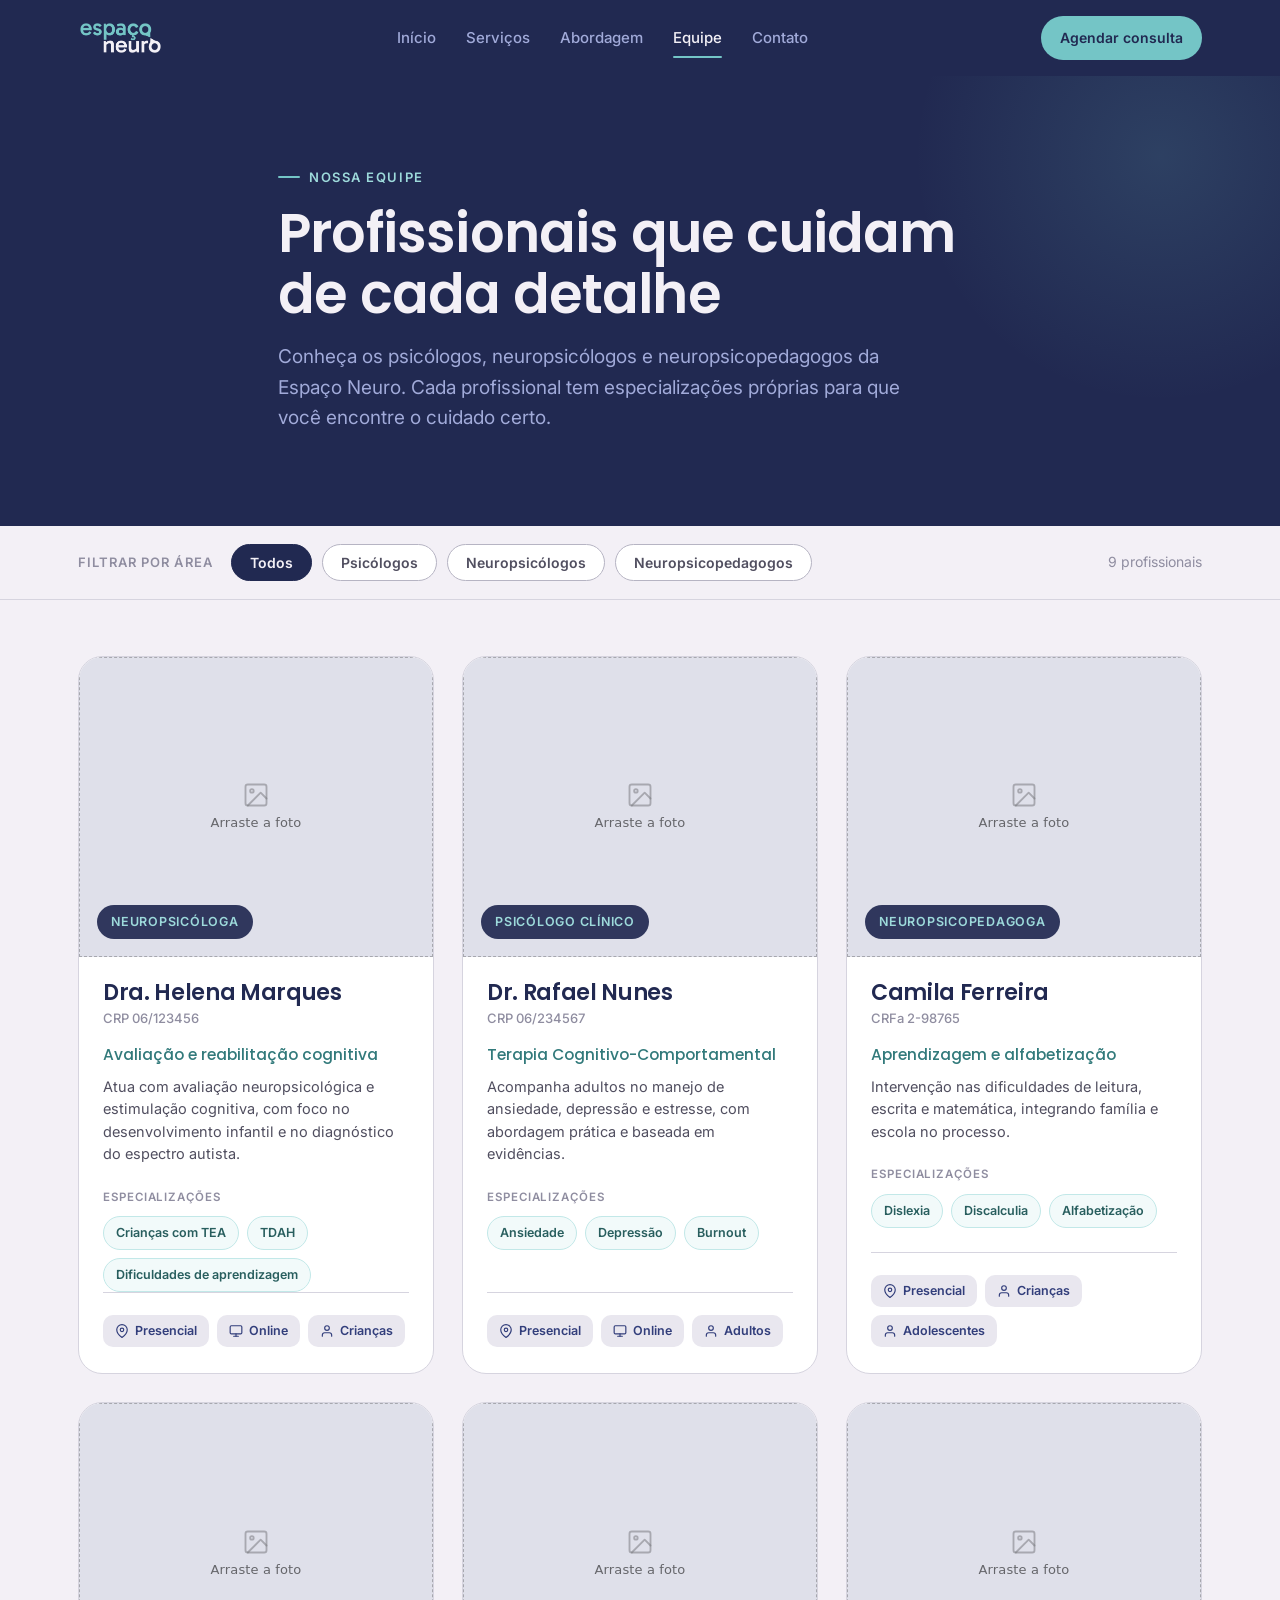
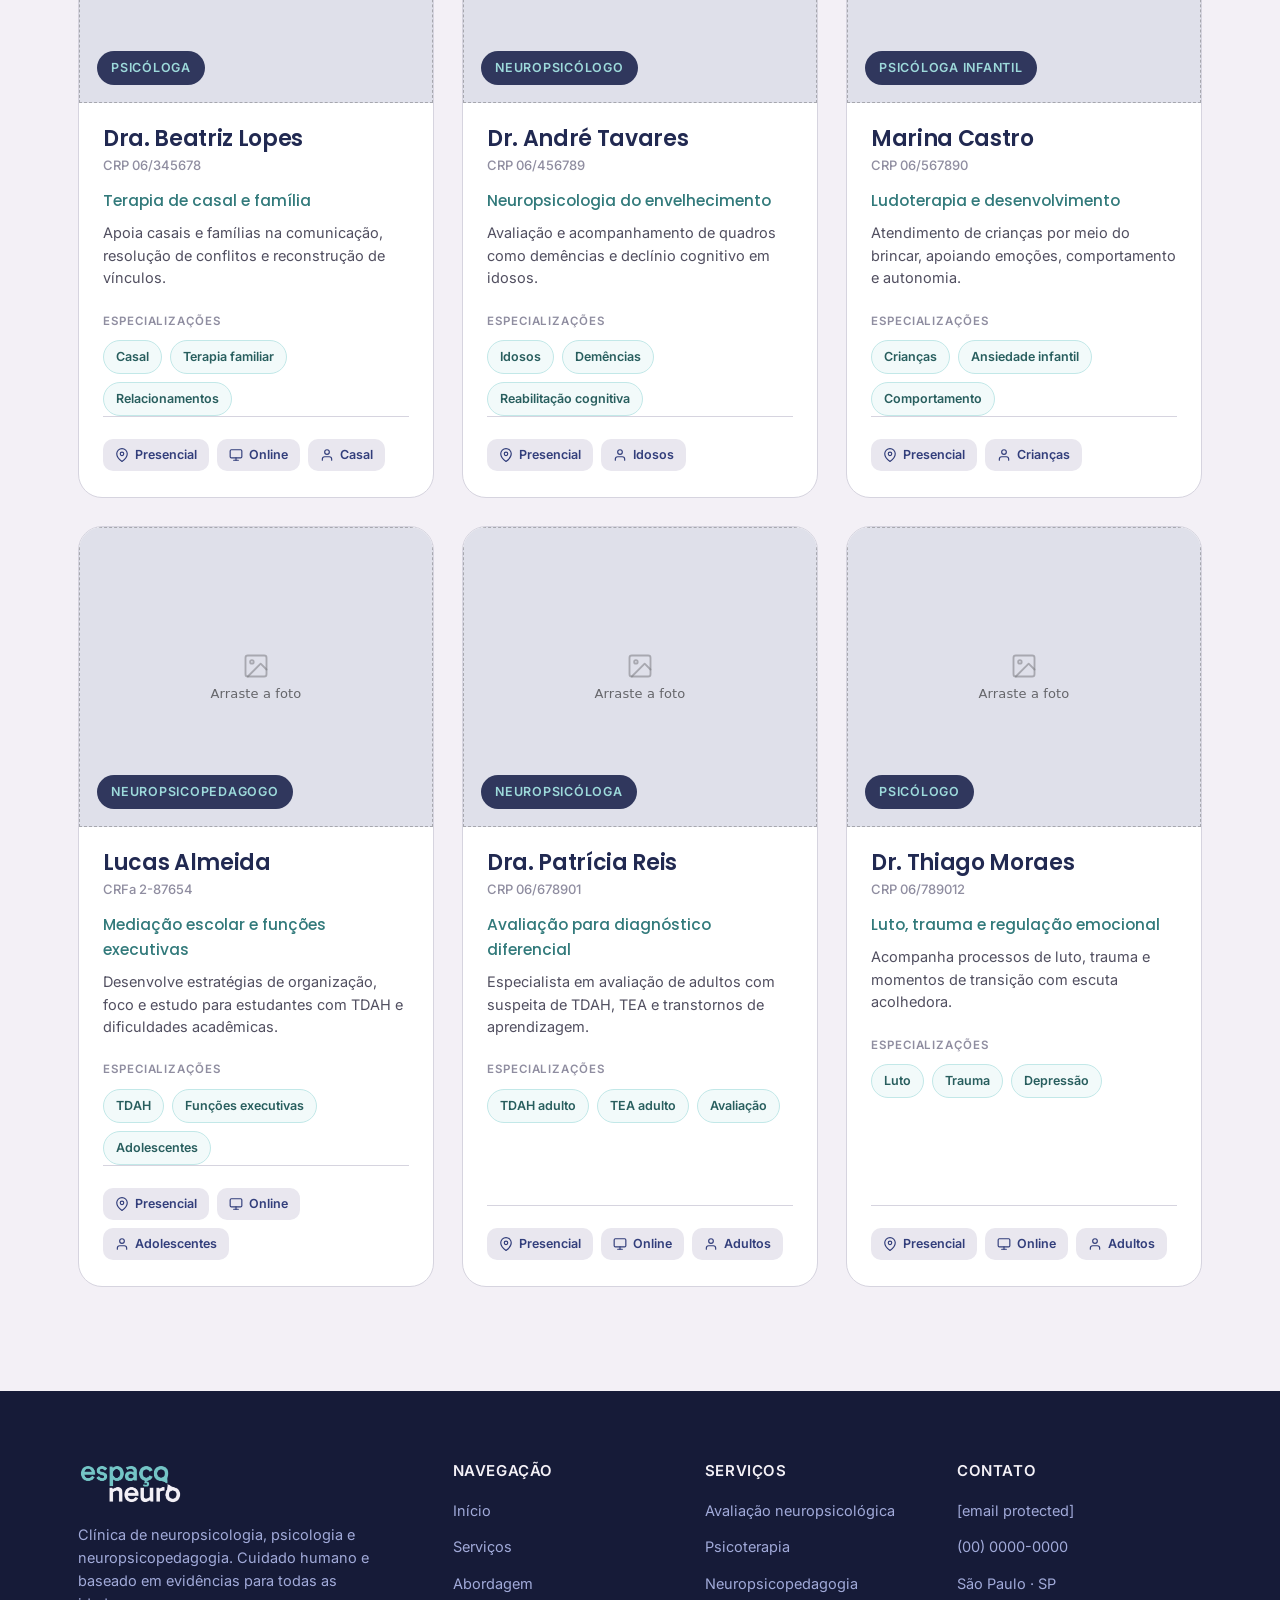
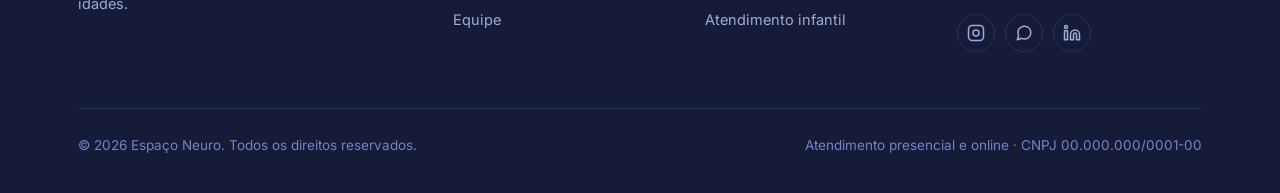
==== docs/design/equipe.html @ e8967c1d "add Phoenix 1.8 project base with design assets - Phoenix 1.8.7 with LiveView, Ecto, PostgreSQL - Im" ====
<!DOCTYPE html>
<html lang="pt-BR">
<head>
<meta charset="UTF-8">
<meta name="viewport" content="width=device-width, initial-scale=1.0">
<title>Espaço Neuro — Nossa Equipe</title>
<link rel="preconnect" href="https://fonts.googleapis.com">
<link rel="preconnect" href="https://fonts.gstatic.com" crossorigin>
<link href="https://fonts.googleapis.com/css2?family=Poppins:wght@400;500;600;700&family=Inter:wght@400;500;600&display=swap" rel="stylesheet">
<link rel="stylesheet" href="styles.css">
<style>
  /* ---------- Page header ---------- */
  .page-head{background:var(--navy-900);position:relative;overflow:hidden;}
  .page-head::before{content:'';position:absolute;width:560px;height:560px;right:-160px;top:-200px;
    background:radial-gradient(circle,rgba(116,197,198,.15),transparent 62%);}
  .page-head .wrap{position:relative;z-index:1;padding:84px 28px 92px;max-width:780px;}
  .page-head h1{color:var(--n-50);font-size:clamp(34px,5vw,54px);margin:16px 0 0;}
  .page-head p{color:var(--navy-300);font-size:19px;margin-top:18px;max-width:54ch;}

  /* ---------- Filter bar ---------- */
  .filter-bar{position:sticky;top:76px;z-index:30;background:var(--bg);border-bottom:1px solid var(--border);}
  .filter-bar .wrap{display:flex;gap:10px;padding:18px 28px;flex-wrap:wrap;align-items:center;}
  .filter-bar .label{font-size:13px;font-weight:600;color:var(--text-subtle);text-transform:uppercase;letter-spacing:.08em;margin-right:8px;}
  .chip-btn{border:1.5px solid var(--border-strong);background:var(--surface);color:var(--text-muted);
    font-family:var(--font-body);font-weight:600;font-size:14px;padding:9px 18px;border-radius:var(--radius-pill);
    cursor:pointer;transition:.16s;}
  .chip-btn:hover{border-color:var(--navy-400);color:var(--navy-900);}
  .chip-btn.active{background:var(--navy-900);border-color:var(--navy-900);color:var(--n-50);}
  .count{margin-left:auto;font-size:14px;color:var(--text-subtle);}

  /* ---------- Cards grid ---------- */
  .team-section{padding:56px 0 104px;}
  .team-grid{display:grid;grid-template-columns:repeat(3,1fr);gap:28px;}

  .pro-card{background:var(--surface);border:1px solid var(--border);border-radius:var(--radius-lg);
    overflow:hidden;display:flex;flex-direction:column;transition:transform .22s var(--ease),box-shadow .22s,border-color .22s;}
  .pro-card:hover{transform:translateY(-7px);box-shadow:var(--shadow-lg);border-color:var(--teal-200);}

  .pro-photo-wrap{position:relative;}
  .pro-photo{width:100%;height:300px;background:var(--navy-100);}
  .pro-prof{position:absolute;left:18px;bottom:18px;background:rgba(33,41,81,.92);backdrop-filter:blur(4px);
    color:var(--teal-300);font-size:12.5px;font-weight:600;letter-spacing:.06em;text-transform:uppercase;
    padding:7px 14px;border-radius:var(--radius-pill);}

  .pro-body{padding:24px 24px 26px;display:flex;flex-direction:column;flex:1;}
  .pro-name{font-size:22px;margin-bottom:3px;}
  .pro-crp{font-size:13px;color:var(--text-subtle);font-weight:500;}
  .pro-title{font-family:var(--font-display);font-weight:500;font-size:15.5px;color:var(--teal-700);margin:14px 0 8px;}
  .pro-desc{font-size:14.5px;color:var(--text-muted);line-height:1.55;}

  .pro-label{font-size:11.5px;font-weight:600;letter-spacing:.08em;text-transform:uppercase;color:var(--text-subtle);
    margin:22px 0 10px;}
  .spec-list{display:flex;flex-wrap:wrap;gap:8px;}
  .spec{background:var(--teal-50);color:var(--teal-800);border:1px solid var(--teal-200);
    font-size:12.5px;font-weight:600;padding:6px 12px;border-radius:var(--radius-pill);}

  .pro-foot{margin-top:auto;padding-top:22px;border-top:1px solid var(--border);display:flex;flex-wrap:wrap;gap:8px;}
  .attend{display:inline-flex;align-items:center;gap:6px;font-size:12.5px;font-weight:600;color:var(--navy-700);
    background:var(--n-100);padding:6px 12px;border-radius:var(--radius-sm);}
  .attend svg{width:14px;height:14px;}

  .empty{text-align:center;padding:80px 0;color:var(--text-subtle);font-size:17px;}

  @media(max-width:980px){.team-grid{grid-template-columns:repeat(2,1fr);}}
  @media(max-width:640px){.team-grid{grid-template-columns:1fr;}.filter-bar{top:0;}.count{display:none;}}
</style>
</head>
<body>

<!-- ===== Navbar ===== -->
<header class="nav" data-screen-label="Navbar">
  <div class="wrap nav-inner">
    <a class="brand" href="index.html" aria-label="Espaço Neuro">
      <img class="mark" style="height:34px;width:auto;border-radius:0;object-fit:contain" src="assets/logo-wordmark.png" alt="Espaço Neuro">
    </a>
    <nav class="nav-links">
      <a href="index.html">Início</a>
      <a href="index.html#servicos">Serviços</a>
      <a href="index.html#abordagem">Abordagem</a>
      <a href="equipe.html" class="active">Equipe</a>
      <a href="index.html#contato">Contato</a>
    </nav>
    <div class="nav-cta">
      <a href="index.html#contato" class="btn btn-primary btn-sm">Agendar consulta</a>
    </div>
    <button class="nav-toggle" id="navToggle" aria-label="Menu"><span></span><span></span><span></span></button>
  </div>
  <nav class="mobile-menu" id="mobileMenu" style="display:none;background:var(--navy-800);">
    <div class="wrap" style="display:flex;flex-direction:column;gap:4px;padding:14px 28px 22px;">
      <a href="index.html" style="color:var(--navy-300);padding:11px 0;">Início</a>
      <a href="index.html#servicos" style="color:var(--navy-300);padding:11px 0;">Serviços</a>
      <a href="index.html#abordagem" style="color:var(--navy-300);padding:11px 0;">Abordagem</a>
      <a href="equipe.html" style="color:var(--n-50);padding:11px 0;">Equipe</a>
      <a href="index.html#contato" style="color:var(--navy-300);padding:11px 0;">Contato</a>
      <a href="index.html#contato" class="btn btn-primary btn-sm" style="margin-top:10px;">Agendar consulta</a>
    </div>
  </nav>
</header>

<!-- ===== Page header ===== -->
<section class="page-head" data-screen-label="Cabeçalho Equipe">
  <div class="wrap">
    <span class="eyebrow on-dark">Nossa equipe</span>
    <h1>Profissionais que cuidam de cada detalhe</h1>
    <p>Conheça os psicólogos, neuropsicólogos e neuropsicopedagogos da Espaço Neuro. Cada profissional tem especializações próprias para que você encontre o cuidado certo.</p>
  </div>
</section>

<!-- ===== Filter ===== -->
<div class="filter-bar" data-screen-label="Filtro">
  <div class="wrap">
    <span class="label">Filtrar por área</span>
    <button class="chip-btn active" data-cat="all">Todos</button>
    <button class="chip-btn" data-cat="psi">Psicólogos</button>
    <button class="chip-btn" data-cat="neuro">Neuropsicólogos</button>
    <button class="chip-btn" data-cat="pedago">Neuropsicopedagogos</button>
    <span class="count" id="count"></span>
  </div>
</div>

<!-- ===== Cards ===== -->
<section class="team-section" data-screen-label="Cards equipe">
  <div class="wrap">
    <div class="team-grid" id="grid"></div>
    <div class="empty" id="empty" style="display:none;">Nenhum profissional nesta categoria por enquanto.</div>
  </div>
</section>

<!-- ===== Footer ===== -->
<footer class="footer" data-screen-label="Footer">
  <div class="wrap">
    <div class="footer-grid">
      <div>
        <img src="assets/logo-wordmark.png" alt="Espaço Neuro" style="height:42px;width:auto;margin-bottom:18px;">
        <p>Clínica de neuropsicologia, psicologia e neuropsicopedagogia. Cuidado humano e baseado em evidências para todas as idades.</p>
      </div>
      <div>
        <h4>Navegação</h4>
        <ul>
          <li><a href="index.html">Início</a></li>
          <li><a href="index.html#servicos">Serviços</a></li>
          <li><a href="index.html#abordagem">Abordagem</a></li>
          <li><a href="equipe.html">Equipe</a></li>
        </ul>
      </div>
      <div>
        <h4>Serviços</h4>
        <ul>
          <li><a href="index.html#servicos">Avaliação neuropsicológica</a></li>
          <li><a href="index.html#servicos">Psicoterapia</a></li>
          <li><a href="index.html#servicos">Neuropsicopedagogia</a></li>
          <li><a href="equipe.html">Atendimento infantil</a></li>
        </ul>
      </div>
      <div>
        <h4>Contato</h4>
        <ul>
          <li><a href="/cdn-cgi/l/email-protection#9dfef2f3e9fce9f2ddf8eeedfcfef2f3f8e8eff2b3fef2f0b3ffef"><span class="__cf_email__" data-cfemail="b2d1dddcc6d3c6ddf2d7c1c2d3d1dddcd7c7c0dd9cd1dddf9cd0c0">[email&#160;protected]</span></a></li>
          <li><a href="tel:+550000000000">(00) 0000-0000</a></li>
          <li><a href="#">São Paulo · SP</a></li>
        </ul>
        <div class="socials" style="margin-top:18px;">
          <a href="#" aria-label="Instagram"><svg width="18" height="18" viewBox="0 0 24 24" fill="none" stroke="currentColor" stroke-width="2"><rect x="2" y="2" width="20" height="20" rx="5"></rect><circle cx="12" cy="12" r="4"></circle><line x1="17.5" y1="6.5" x2="17.5" y2="6.5"></line></svg></a>
          <a href="#" aria-label="WhatsApp"><svg width="18" height="18" viewBox="0 0 24 24" fill="none" stroke="currentColor" stroke-width="2" stroke-linecap="round" stroke-linejoin="round"><path d="M21 11.5a8.38 8.38 0 0 1-.9 3.8 8.5 8.5 0 0 1-7.6 4.7 8.38 8.38 0 0 1-3.8-.9L3 21l1.9-5.7a8.38 8.38 0 0 1-.9-3.8 8.5 8.5 0 0 1 4.7-7.6 8.38 8.38 0 0 1 3.8-.9h.5a8.48 8.48 0 0 1 8 8v.5z"></path></svg></a>
          <a href="#" aria-label="LinkedIn"><svg width="18" height="18" viewBox="0 0 24 24" fill="none" stroke="currentColor" stroke-width="2" stroke-linecap="round" stroke-linejoin="round"><path d="M16 8a6 6 0 0 1 6 6v7h-4v-7a2 2 0 0 0-4 0v7h-4v-7a6 6 0 0 1 6-6z"></path><rect x="2" y="9" width="4" height="12"></rect><circle cx="4" cy="4" r="2"></circle></svg></a>
        </div>
      </div>
    </div>
    <div class="footer-bottom">
      <span>© 2026 Espaço Neuro. Todos os direitos reservados.</span>
      <span>Atendimento presencial e online · CNPJ 00.000.000/0001-00</span>
    </div>
  </div>
</footer>

<script data-cfasync="false" src="/cdn-cgi/scripts/5c5dd728/cloudflare-static/email-decode.min.js"></script><script src="image-slot.js"></script>
<script>
const ICONS={
  presencial:'<svg viewBox="0 0 24 24" fill="none" stroke="currentColor" stroke-width="2" stroke-linecap="round" stroke-linejoin="round"><path d="M21 10c0 7-9 13-9 13s-9-6-9-13a9 9 0 0 1 18 0z"></path><circle cx="12" cy="10" r="3"></circle></svg>',
  online:'<svg viewBox="0 0 24 24" fill="none" stroke="currentColor" stroke-width="2" stroke-linecap="round" stroke-linejoin="round"><rect x="2" y="3" width="20" height="14" rx="2"></rect><line x1="8" y1="21" x2="16" y2="21"></line><line x1="12" y1="17" x2="12" y2="21"></line></svg>',
  user:'<svg viewBox="0 0 24 24" fill="none" stroke="currentColor" stroke-width="2" stroke-linecap="round" stroke-linejoin="round"><path d="M20 21v-2a4 4 0 0 0-4-4H8a4 4 0 0 0-4 4v2"></path><circle cx="12" cy="7" r="4"></circle></svg>'
};
const TAGICON={'Presencial':'presencial','Online':'online'};

const TEAM=[
  {cat:'neuro',prof:'Neuropsicóloga',name:'Dra. Helena Marques',crp:'CRP 06/123456',
   title:'Avaliação e reabilitação cognitiva',
   desc:'Atua com avaliação neuropsicológica e estimulação cognitiva, com foco no desenvolvimento infantil e no diagnóstico do espectro autista.',
   specs:['Crianças com TEA','TDAH','Dificuldades de aprendizagem'],attend:['Presencial','Online','Crianças']},
  {cat:'psi',prof:'Psicólogo clínico',name:'Dr. Rafael Nunes',crp:'CRP 06/234567',
   title:'Terapia Cognitivo-Comportamental',
   desc:'Acompanha adultos no manejo de ansiedade, depressão e estresse, com abordagem prática e baseada em evidências.',
   specs:['Ansiedade','Depressão','Burnout'],attend:['Presencial','Online','Adultos']},
  {cat:'pedago',prof:'Neuropsicopedagoga',name:'Camila Ferreira',crp:'CRFa 2-98765',
   title:'Aprendizagem e alfabetização',
   desc:'Intervenção nas dificuldades de leitura, escrita e matemática, integrando família e escola no processo.',
   specs:['Dislexia','Discalculia','Alfabetização'],attend:['Presencial','Crianças','Adolescentes']},
  {cat:'psi',prof:'Psicóloga',name:'Dra. Beatriz Lopes',crp:'CRP 06/345678',
   title:'Terapia de casal e família',
   desc:'Apoia casais e famílias na comunicação, resolução de conflitos e reconstrução de vínculos.',
   specs:['Casal','Terapia familiar','Relacionamentos'],attend:['Presencial','Online','Casal']},
  {cat:'neuro',prof:'Neuropsicólogo',name:'Dr. André Tavares',crp:'CRP 06/456789',
   title:'Neuropsicologia do envelhecimento',
   desc:'Avaliação e acompanhamento de quadros como demências e declínio cognitivo em idosos.',
   specs:['Idosos','Demências','Reabilitação cognitiva'],attend:['Presencial','Idosos']},
  {cat:'psi',prof:'Psicóloga infantil',name:'Marina Castro',crp:'CRP 06/567890',
   title:'Ludoterapia e desenvolvimento',
   desc:'Atendimento de crianças por meio do brincar, apoiando emoções, comportamento e autonomia.',
   specs:['Crianças','Ansiedade infantil','Comportamento'],attend:['Presencial','Crianças']},
  {cat:'pedago',prof:'Neuropsicopedagogo',name:'Lucas Almeida',crp:'CRFa 2-87654',
   title:'Mediação escolar e funções executivas',
   desc:'Desenvolve estratégias de organização, foco e estudo para estudantes com TDAH e dificuldades acadêmicas.',
   specs:['TDAH','Funções executivas','Adolescentes'],attend:['Presencial','Online','Adolescentes']},
  {cat:'neuro',prof:'Neuropsicóloga',name:'Dra. Patrícia Reis',crp:'CRP 06/678901',
   title:'Avaliação para diagnóstico diferencial',
   desc:'Especialista em avaliação de adultos com suspeita de TDAH, TEA e transtornos de aprendizagem.',
   specs:['TDAH adulto','TEA adulto','Avaliação'],attend:['Presencial','Online','Adultos']},
  {cat:'psi',prof:'Psicólogo',name:'Dr. Thiago Moraes',crp:'CRP 06/789012',
   title:'Luto, trauma e regulação emocional',
   desc:'Acompanha processos de luto, trauma e momentos de transição com escuta acolhedora.',
   specs:['Luto','Trauma','Depressão'],attend:['Presencial','Online','Adultos']}
];

const grid=document.getElementById('grid'),empty=document.getElementById('empty'),countEl=document.getElementById('count');
let current='all';

function attendChip(t){
  const ic=TAGICON[t];
  return '<span class="attend">'+(ic?ICONS[ic]:ICONS.user)+t+'</span>';
}
function render(cat){
  const list=cat==='all'?TEAM:TEAM.filter(p=>p.cat===cat);
  grid.innerHTML=list.map((p,i)=>`
    <article class="pro-card" data-cat="${p.cat}">
      <div class="pro-photo-wrap">
        <image-slot id="pro-${p.cat}-${i}" class="pro-photo" shape="rect" placeholder="Arraste a foto"></image-slot>
        <span class="pro-prof">${p.prof}</span>
      </div>
      <div class="pro-body">
        <h3 class="pro-name">${p.name}</h3>
        <span class="pro-crp">${p.crp}</span>
        <div class="pro-title">${p.title}</div>
        <p class="pro-desc">${p.desc}</p>
        <div class="pro-label">Especializações</div>
        <div class="spec-list">${p.specs.map(s=>`<span class="spec">${s}</span>`).join('')}</div>
        <div class="pro-foot">${p.attend.map(attendChip).join('')}</div>
      </div>
    </article>`).join('');
  empty.style.display=list.length?'none':'block';
  countEl.textContent=list.length+(list.length===1?' profissional':' profissionais');
}
render('all');

document.querySelectorAll('.chip-btn').forEach(b=>{
  b.addEventListener('click',()=>{
    document.querySelectorAll('.chip-btn').forEach(x=>x.classList.remove('active'));
    b.classList.add('active');
    render(b.dataset.cat);
  });
});

const t=document.getElementById('navToggle'),m=document.getElementById('mobileMenu');
t&&t.addEventListener('click',()=>{m.style.display=m.style.display==='none'?'block':'none';});
</script>
</body>
</html>
---- docs/design/styles.css ----
/* ============================================================
   Espaço Neuro — Sistema de estilos
   Derivado da paleta da marca (design-tokens.md)
   ============================================================ */
:root{
  /* Brand scales */
  --navy-50:#F5F6FA; --navy-100:#E8E9F3; --navy-200:#C9CEE9; --navy-300:#A1AAD9;
  --navy-400:#7583C7; --navy-500:#4A5CB5; --navy-600:#3E4D98; --navy-700:#323E7B;
  --navy-800:#26305E; --navy-900:#212951; --navy-950:#161B38;
  --teal-50:#F2FAFA; --teal-100:#E1F3F3; --teal-200:#C2E8E8; --teal-300:#9DDADB;
  --teal-400:#74C5C6; --teal-500:#4FB3B4; --teal-600:#3B9596; --teal-700:#327A7B;
  --teal-800:#285E5E; --teal-900:#1E4747;
  --n-0:#FFFFFF; --n-50:#F3F0F6; --n-100:#E9E7EF; --n-200:#D6D4DF; --n-300:#B6B4C3;
  --n-400:#8F8DA0; --n-500:#6B6A7C; --n-600:#514F60; --n-700:#3D3C4A; --n-800:#2A2935; --n-900:#1A1922;

  /* Semantic */
  --bg:var(--n-50); --surface:#fff; --text:var(--navy-900);
  --text-muted:var(--n-600); --text-subtle:var(--n-400);
  --border:var(--n-200); --border-strong:var(--n-300);
  --accent:var(--teal-400); --accent-ink:var(--teal-700);

  --radius-sm:10px; --radius-md:16px; --radius-lg:24px; --radius-pill:999px;
  --shadow-sm:0 4px 14px -8px rgba(33,41,81,.20);
  --shadow-md:0 14px 36px -14px rgba(33,41,81,.26);
  --shadow-lg:0 28px 64px -24px rgba(33,41,81,.34);
  --maxw:1180px;
  --ease:cubic-bezier(.2,.8,.2,1);

  --font-display:'Poppins',system-ui,sans-serif;
  --font-body:'Inter',system-ui,sans-serif;
}

*{box-sizing:border-box;margin:0;padding:0;}
html{scroll-behavior:smooth;}
body{
  font-family:var(--font-body);
  background:var(--bg);
  color:var(--text);
  line-height:1.6;
  -webkit-font-smoothing:antialiased;
}
img{max-width:100%;display:block;}
a{color:inherit;text-decoration:none;}
h1,h2,h3,h4{font-family:var(--font-display);font-weight:600;line-height:1.12;letter-spacing:-.015em;color:var(--navy-900);}

.wrap{max-width:var(--maxw);margin:0 auto;padding:0 28px;}
.eyebrow{
  font-family:var(--font-body);font-weight:600;font-size:13px;letter-spacing:.12em;
  text-transform:uppercase;color:var(--teal-700);display:inline-flex;align-items:center;gap:9px;
}
.eyebrow::before{content:'';width:22px;height:2px;background:var(--teal-400);border-radius:2px;}
.eyebrow.on-dark{color:var(--teal-300);}
.eyebrow.on-dark::before{background:var(--teal-400);}

/* Buttons */
.btn{
  display:inline-flex;align-items:center;justify-content:center;gap:9px;
  font-family:var(--font-body);font-weight:600;font-size:15px;
  padding:13px 24px;border-radius:var(--radius-pill);border:1.5px solid transparent;
  cursor:pointer;transition:transform .18s var(--ease),background .18s,box-shadow .18s,border-color .18s;
}
.btn:active{transform:translateY(1px);}
.btn-primary{background:var(--teal-400);color:var(--navy-900);}
.btn-primary:hover{background:var(--teal-300);box-shadow:0 10px 24px -10px rgba(116,197,198,.7);}
.btn-navy{background:var(--navy-900);color:var(--n-50);}
.btn-navy:hover{background:var(--navy-950);}
.btn-ghost-dark{background:transparent;color:var(--n-50);border-color:var(--navy-700);}
.btn-ghost-dark:hover{border-color:var(--teal-400);color:#fff;}
.btn-ghost-light{background:transparent;color:var(--navy-900);border-color:var(--border-strong);}
.btn-ghost-light:hover{border-color:var(--navy-900);}
.btn-sm{padding:10px 18px;font-size:14px;}

/* ---------- Navbar ---------- */
.nav{position:sticky;top:0;z-index:40;background:var(--navy-900);}
.nav-inner{display:flex;align-items:center;justify-content:space-between;height:76px;}
.brand{display:flex;align-items:center;gap:12px;font-family:var(--font-display);font-weight:600;font-size:21px;color:var(--n-50);}
.brand .mark{height:40px;width:40px;border-radius:11px;object-fit:cover;}
.brand b{color:var(--teal-400);font-weight:600;}
.brand .word{letter-spacing:-.02em;}
.nav-links{display:flex;align-items:center;gap:30px;}
.nav-links a{color:var(--navy-300);font-size:15px;font-weight:500;transition:color .15s;position:relative;padding:6px 0;}
.nav-links a:hover{color:var(--n-50);}
.nav-links a.active{color:var(--n-50);}
.nav-links a.active::after{content:'';position:absolute;left:0;right:0;bottom:-2px;height:2px;background:var(--teal-400);border-radius:2px;}
.nav-cta{display:flex;align-items:center;gap:14px;}
.nav-toggle{display:none;background:none;border:none;cursor:pointer;flex-direction:column;gap:5px;padding:8px;}
.nav-toggle span{width:24px;height:2px;background:var(--n-50);border-radius:2px;transition:.2s;}

/* ---------- Footer ---------- */
.footer{background:var(--navy-950);color:var(--navy-300);padding:72px 0 36px;}
.footer-grid{display:grid;grid-template-columns:1.6fr 1fr 1fr 1.2fr;gap:48px;}
.footer h4{color:var(--n-50);font-size:15px;font-family:var(--font-body);font-weight:600;letter-spacing:.04em;text-transform:uppercase;margin-bottom:18px;}
.footer .brand{margin-bottom:18px;}
.footer p{font-size:14.5px;color:var(--navy-300);max-width:34ch;}
.footer ul{list-style:none;display:flex;flex-direction:column;gap:11px;}
.footer ul a{font-size:14.5px;color:var(--navy-300);transition:color .15s;}
.footer ul a:hover{color:var(--teal-300);}
.footer-bottom{margin-top:56px;padding-top:26px;border-top:1px solid var(--navy-800);display:flex;justify-content:space-between;align-items:center;flex-wrap:wrap;gap:14px;font-size:13.5px;color:var(--navy-400);}
.socials{display:flex;gap:10px;}
.socials a{width:38px;height:38px;border-radius:50%;border:1px solid var(--navy-800);display:flex;align-items:center;justify-content:center;color:var(--navy-300);transition:.18s;}
.socials a:hover{background:var(--teal-400);color:var(--navy-900);border-color:var(--teal-400);}

/* ---------- Sections ---------- */
.section{padding:104px 0;}
.section-head{max-width:680px;margin-bottom:52px;}
.section-head.center{margin-left:auto;margin-right:auto;text-align:center;}
.section-head h2{font-size:clamp(30px,4vw,44px);margin:16px 0 0;}
.section-head p{color:var(--text-muted);font-size:18px;margin-top:16px;}

@media(max-width:920px){
  .nav-links,.nav-cta .btn{display:none;}
  .nav-toggle{display:flex;}
  .footer-grid{grid-template-columns:1fr 1fr;gap:36px;}
  .section{padding:72px 0;}
}
@media(max-width:560px){
  .footer-grid{grid-template-columns:1fr;}
}
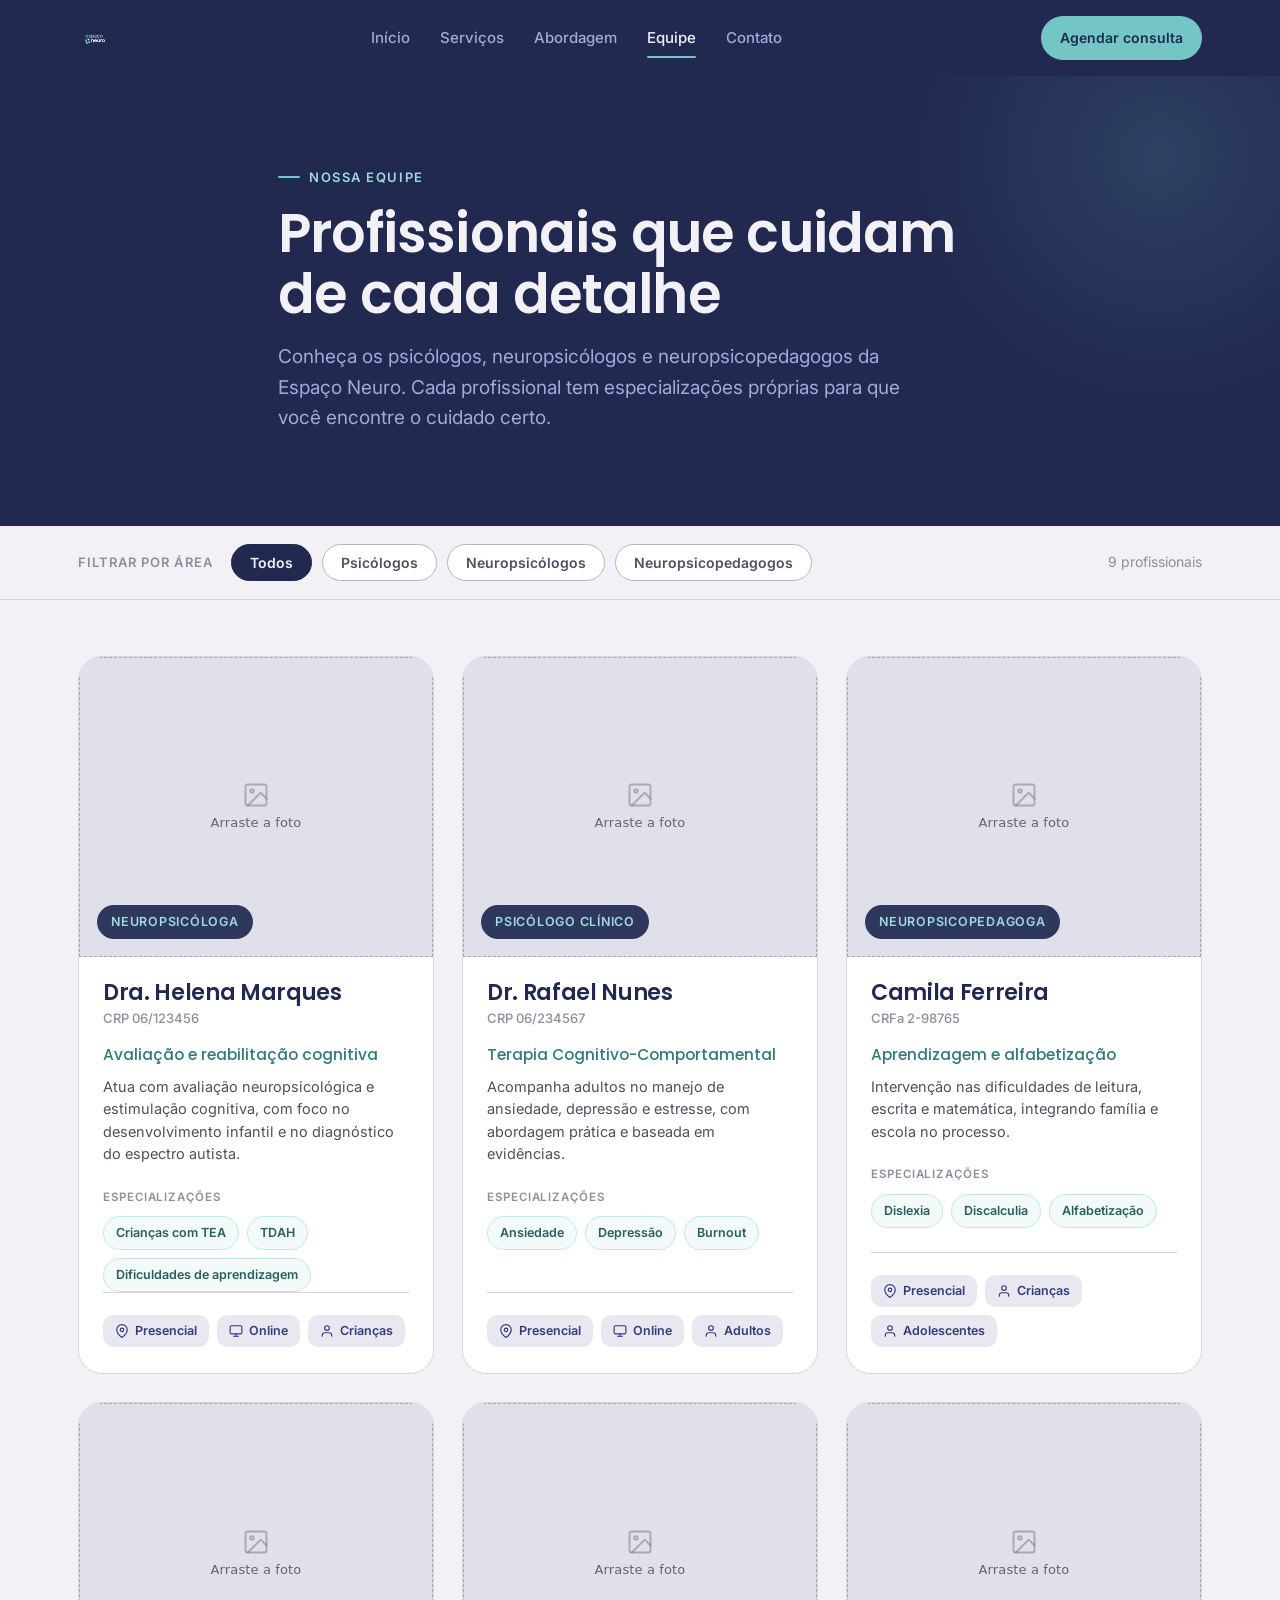
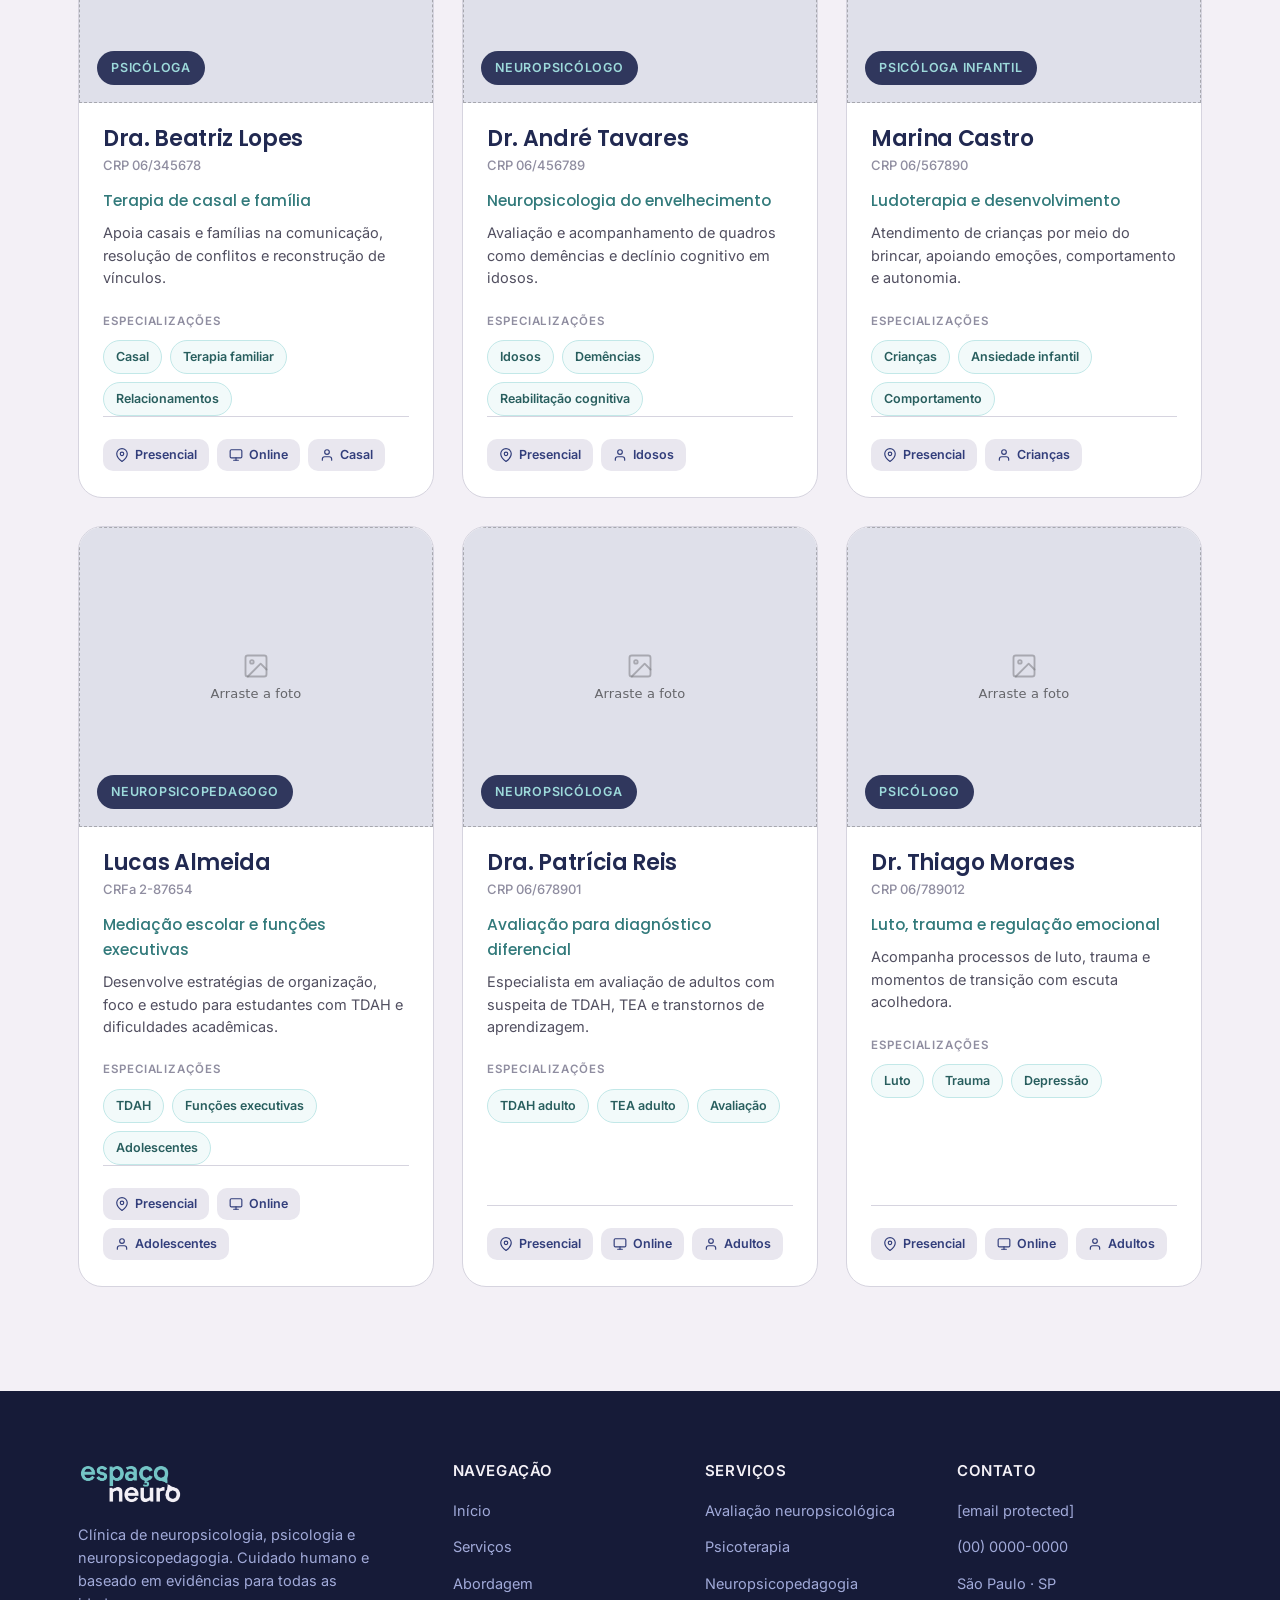
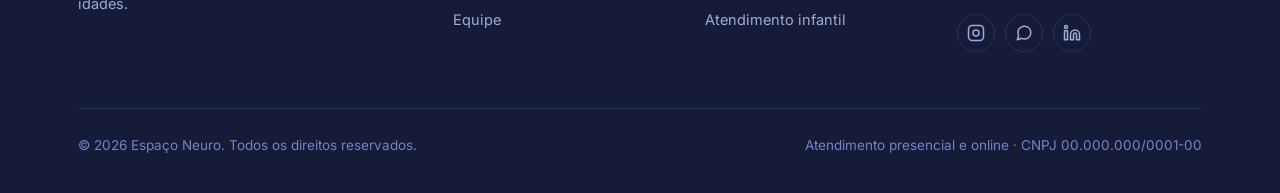
==== commit 0d2742b2: "Update public site content and deployment setup" ====
--- a/docs/design/equipe.html
+++ b/docs/design/equipe.html
@@ -1,236 +1,480 @@
 <!DOCTYPE html>
 <html lang="pt-BR">
+
 <head>
-<meta charset="UTF-8">
-<meta name="viewport" content="width=device-width, initial-scale=1.0">
-<title>Espaço Neuro — Nossa Equipe</title>
-<link rel="preconnect" href="https://fonts.googleapis.com">
-<link rel="preconnect" href="https://fonts.gstatic.com" crossorigin>
-<link href="https://fonts.googleapis.com/css2?family=Poppins:wght@400;500;600;700&family=Inter:wght@400;500;600&display=swap" rel="stylesheet">
-<link rel="stylesheet" href="styles.css">
-<style>
-  /* ---------- Page header ---------- */
-  .page-head{background:var(--navy-900);position:relative;overflow:hidden;}
-  .page-head::before{content:'';position:absolute;width:560px;height:560px;right:-160px;top:-200px;
-    background:radial-gradient(circle,rgba(116,197,198,.15),transparent 62%);}
-  .page-head .wrap{position:relative;z-index:1;padding:84px 28px 92px;max-width:780px;}
-  .page-head h1{color:var(--n-50);font-size:clamp(34px,5vw,54px);margin:16px 0 0;}
-  .page-head p{color:var(--navy-300);font-size:19px;margin-top:18px;max-width:54ch;}
-
-  /* ---------- Filter bar ---------- */
-  .filter-bar{position:sticky;top:76px;z-index:30;background:var(--bg);border-bottom:1px solid var(--border);}
-  .filter-bar .wrap{display:flex;gap:10px;padding:18px 28px;flex-wrap:wrap;align-items:center;}
-  .filter-bar .label{font-size:13px;font-weight:600;color:var(--text-subtle);text-transform:uppercase;letter-spacing:.08em;margin-right:8px;}
-  .chip-btn{border:1.5px solid var(--border-strong);background:var(--surface);color:var(--text-muted);
-    font-family:var(--font-body);font-weight:600;font-size:14px;padding:9px 18px;border-radius:var(--radius-pill);
-    cursor:pointer;transition:.16s;}
-  .chip-btn:hover{border-color:var(--navy-400);color:var(--navy-900);}
-  .chip-btn.active{background:var(--navy-900);border-color:var(--navy-900);color:var(--n-50);}
-  .count{margin-left:auto;font-size:14px;color:var(--text-subtle);}
-
-  /* ---------- Cards grid ---------- */
-  .team-section{padding:56px 0 104px;}
-  .team-grid{display:grid;grid-template-columns:repeat(3,1fr);gap:28px;}
-
-  .pro-card{background:var(--surface);border:1px solid var(--border);border-radius:var(--radius-lg);
-    overflow:hidden;display:flex;flex-direction:column;transition:transform .22s var(--ease),box-shadow .22s,border-color .22s;}
-  .pro-card:hover{transform:translateY(-7px);box-shadow:var(--shadow-lg);border-color:var(--teal-200);}
-
-  .pro-photo-wrap{position:relative;}
-  .pro-photo{width:100%;height:300px;background:var(--navy-100);}
-  .pro-prof{position:absolute;left:18px;bottom:18px;background:rgba(33,41,81,.92);backdrop-filter:blur(4px);
-    color:var(--teal-300);font-size:12.5px;font-weight:600;letter-spacing:.06em;text-transform:uppercase;
-    padding:7px 14px;border-radius:var(--radius-pill);}
-
-  .pro-body{padding:24px 24px 26px;display:flex;flex-direction:column;flex:1;}
-  .pro-name{font-size:22px;margin-bottom:3px;}
-  .pro-crp{font-size:13px;color:var(--text-subtle);font-weight:500;}
-  .pro-title{font-family:var(--font-display);font-weight:500;font-size:15.5px;color:var(--teal-700);margin:14px 0 8px;}
-  .pro-desc{font-size:14.5px;color:var(--text-muted);line-height:1.55;}
-
-  .pro-label{font-size:11.5px;font-weight:600;letter-spacing:.08em;text-transform:uppercase;color:var(--text-subtle);
-    margin:22px 0 10px;}
-  .spec-list{display:flex;flex-wrap:wrap;gap:8px;}
-  .spec{background:var(--teal-50);color:var(--teal-800);border:1px solid var(--teal-200);
-    font-size:12.5px;font-weight:600;padding:6px 12px;border-radius:var(--radius-pill);}
-
-  .pro-foot{margin-top:auto;padding-top:22px;border-top:1px solid var(--border);display:flex;flex-wrap:wrap;gap:8px;}
-  .attend{display:inline-flex;align-items:center;gap:6px;font-size:12.5px;font-weight:600;color:var(--navy-700);
-    background:var(--n-100);padding:6px 12px;border-radius:var(--radius-sm);}
-  .attend svg{width:14px;height:14px;}
-
-  .empty{text-align:center;padding:80px 0;color:var(--text-subtle);font-size:17px;}
-
-  @media(max-width:980px){.team-grid{grid-template-columns:repeat(2,1fr);}}
-  @media(max-width:640px){.team-grid{grid-template-columns:1fr;}.filter-bar{top:0;}.count{display:none;}}
-</style>
+  <meta charset="UTF-8">
+  <meta name="viewport" content="width=device-width, initial-scale=1.0">
+  <title>Espaço Neuro — Nossa Equipe</title>
+  <link rel="preconnect" href="https://fonts.googleapis.com">
+  <link rel="preconnect" href="https://fonts.gstatic.com" crossorigin>
+  <link
+    href="https://fonts.googleapis.com/css2?family=Poppins:wght@400;500;600;700&family=Inter:wght@400;500;600&display=swap"
+    rel="stylesheet">
+  <link rel="stylesheet" href="styles.css">
+  <style>
+    /* ---------- Page header ---------- */
+    .page-head {
+      background: var(--navy-900);
+      position: relative;
+      overflow: hidden;
+    }
+
+    .page-head::before {
+      content: '';
+      position: absolute;
+      width: 560px;
+      height: 560px;
+      right: -160px;
+      top: -200px;
+      background: radial-gradient(circle, rgba(116, 197, 198, .15), transparent 62%);
+    }
+
+    .page-head .wrap {
+      position: relative;
+      z-index: 1;
+      padding: 84px 28px 92px;
+      max-width: 780px;
+    }
+
+    .page-head h1 {
+      color: var(--n-50);
+      font-size: clamp(34px, 5vw, 54px);
+      margin: 16px 0 0;
+    }
+
+    .page-head p {
+      color: var(--navy-300);
+      font-size: 19px;
+      margin-top: 18px;
+      max-width: 54ch;
+    }
+
+    /* ---------- Filter bar ---------- */
+    .filter-bar {
+      position: sticky;
+      top: 76px;
+      z-index: 30;
+      background: var(--bg);
+      border-bottom: 1px solid var(--border);
+    }
+
+    .filter-bar .wrap {
+      display: flex;
+      gap: 10px;
+      padding: 18px 28px;
+      flex-wrap: wrap;
+      align-items: center;
+    }
+
+    .filter-bar .label {
+      font-size: 13px;
+      font-weight: 600;
+      color: var(--text-subtle);
+      text-transform: uppercase;
+      letter-spacing: .08em;
+      margin-right: 8px;
+    }
+
+    .chip-btn {
+      border: 1.5px solid var(--border-strong);
+      background: var(--surface);
+      color: var(--text-muted);
+      font-family: var(--font-body);
+      font-weight: 600;
+      font-size: 14px;
+      padding: 9px 18px;
+      border-radius: var(--radius-pill);
+      cursor: pointer;
+      transition: .16s;
+    }
+
+    .chip-btn:hover {
+      border-color: var(--navy-400);
+      color: var(--navy-900);
+    }
+
+    .chip-btn.active {
+      background: var(--navy-900);
+      border-color: var(--navy-900);
+      color: var(--n-50);
+    }
+
+    .count {
+      margin-left: auto;
+      font-size: 14px;
+      color: var(--text-subtle);
+    }
+
+    /* ---------- Cards grid ---------- */
+    .team-section {
+      padding: 56px 0 104px;
+    }
+
+    .team-grid {
+      display: grid;
+      grid-template-columns: repeat(3, 1fr);
+      gap: 28px;
+    }
+
+    .pro-card {
+      background: var(--surface);
+      border: 1px solid var(--border);
+      border-radius: var(--radius-lg);
+      overflow: hidden;
+      display: flex;
+      flex-direction: column;
+      transition: transform .22s var(--ease), box-shadow .22s, border-color .22s;
+    }
+
+    .pro-card:hover {
+      transform: translateY(-7px);
+      box-shadow: var(--shadow-lg);
+      border-color: var(--teal-200);
+    }
+
+    .pro-photo-wrap {
+      position: relative;
+    }
+
+    .pro-photo {
+      width: 100%;
+      height: 300px;
+      background: var(--navy-100);
+    }
+
+    .pro-prof {
+      position: absolute;
+      left: 18px;
+      bottom: 18px;
+      background: rgba(33, 41, 81, .92);
+      backdrop-filter: blur(4px);
+      color: var(--teal-300);
+      font-size: 12.5px;
+      font-weight: 600;
+      letter-spacing: .06em;
+      text-transform: uppercase;
+      padding: 7px 14px;
+      border-radius: var(--radius-pill);
+    }
+
+    .pro-body {
+      padding: 24px 24px 26px;
+      display: flex;
+      flex-direction: column;
+      flex: 1;
+    }
+
+    .pro-name {
+      font-size: 22px;
+      margin-bottom: 3px;
+    }
+
+    .pro-crp {
+      font-size: 13px;
+      color: var(--text-subtle);
+      font-weight: 500;
+    }
+
+    .pro-title {
+      font-family: var(--font-display);
+      font-weight: 500;
+      font-size: 15.5px;
+      color: var(--teal-700);
+      margin: 14px 0 8px;
+    }
+
+    .pro-desc {
+      font-size: 14.5px;
+      color: var(--text-muted);
+      line-height: 1.55;
+    }
+
+    .pro-label {
+      font-size: 11.5px;
+      font-weight: 600;
+      letter-spacing: .08em;
+      text-transform: uppercase;
+      color: var(--text-subtle);
+      margin: 22px 0 10px;
+    }
+
+    .spec-list {
+      display: flex;
+      flex-wrap: wrap;
+      gap: 8px;
+    }
+
+    .spec {
+      background: var(--teal-50);
+      color: var(--teal-800);
+      border: 1px solid var(--teal-200);
+      font-size: 12.5px;
+      font-weight: 600;
+      padding: 6px 12px;
+      border-radius: var(--radius-pill);
+    }
+
+    .pro-foot {
+      margin-top: auto;
+      padding-top: 22px;
+      border-top: 1px solid var(--border);
+      display: flex;
+      flex-wrap: wrap;
+      gap: 8px;
+    }
+
+    .attend {
+      display: inline-flex;
+      align-items: center;
+      gap: 6px;
+      font-size: 12.5px;
+      font-weight: 600;
+      color: var(--navy-700);
+      background: var(--n-100);
+      padding: 6px 12px;
+      border-radius: var(--radius-sm);
+    }
+
+    .attend svg {
+      width: 14px;
+      height: 14px;
+    }
+
+    .empty {
+      text-align: center;
+      padding: 80px 0;
+      color: var(--text-subtle);
+      font-size: 17px;
+    }
+
+    @media(max-width:980px) {
+      .team-grid {
+        grid-template-columns: repeat(2, 1fr);
+      }
+    }
+
+    @media(max-width:640px) {
+      .team-grid {
+        grid-template-columns: 1fr;
+      }
+
+      .filter-bar {
+        top: 0;
+      }
+
+      .count {
+        display: none;
+      }
+    }
+  </style>
 </head>
+
 <body>
 
-<!-- ===== Navbar ===== -->
-<header class="nav" data-screen-label="Navbar">
-  <div class="wrap nav-inner">
-    <a class="brand" href="index.html" aria-label="Espaço Neuro">
-      <img class="mark" style="height:34px;width:auto;border-radius:0;object-fit:contain" src="assets/logo-wordmark.png" alt="Espaço Neuro">
-    </a>
-    <nav class="nav-links">
-      <a href="index.html">Início</a>
-      <a href="index.html#servicos">Serviços</a>
-      <a href="index.html#abordagem">Abordagem</a>
-      <a href="equipe.html" class="active">Equipe</a>
-      <a href="index.html#contato">Contato</a>
+  <!-- ===== Navbar ===== -->
+  <header class="nav" data-screen-label="Navbar">
+    <div class="wrap nav-inner">
+      <a class="brand" href="index.html" aria-label="Espaço Neuro">
+        <img class="mark" style="height:34px;width:auto;border-radius:0;object-fit:contain"
+          src="/priv/static/images/logo-espaco-neuro.png" alt="Espaço Neuro">
+      </a>
+      <nav class="nav-links">
+        <a href="index.html">Início</a>
+        <a href="index.html#servicos">Serviços</a>
+        <a href="index.html#abordagem">Abordagem</a>
+        <a href="equipe.html" class="active">Equipe</a>
+        <a href="index.html#contato">Contato</a>
+      </nav>
+      <div class="nav-cta">
+        <a href="index.html#contato" class="btn btn-primary btn-sm">Agendar consulta</a>
+      </div>
+      <button class="nav-toggle" id="navToggle" aria-label="Menu"><span></span><span></span><span></span></button>
+    </div>
+    <nav class="mobile-menu" id="mobileMenu" style="display:none;background:var(--navy-800);">
+      <div class="wrap" style="display:flex;flex-direction:column;gap:4px;padding:14px 28px 22px;">
+        <a href="index.html" style="color:var(--navy-300);padding:11px 0;">Início</a>
+        <a href="index.html#servicos" style="color:var(--navy-300);padding:11px 0;">Serviços</a>
+        <a href="index.html#abordagem" style="color:var(--navy-300);padding:11px 0;">Abordagem</a>
+        <a href="equipe.html" style="color:var(--n-50);padding:11px 0;">Equipe</a>
+        <a href="index.html#contato" style="color:var(--navy-300);padding:11px 0;">Contato</a>
+        <a href="index.html#contato" class="btn btn-primary btn-sm" style="margin-top:10px;">Agendar consulta</a>
+      </div>
     </nav>
-    <div class="nav-cta">
-      <a href="index.html#contato" class="btn btn-primary btn-sm">Agendar consulta</a>
+  </header>
+
+  <!-- ===== Page header ===== -->
+  <section class="page-head" data-screen-label="Cabeçalho Equipe">
+    <div class="wrap">
+      <span class="eyebrow on-dark">Nossa equipe</span>
+      <h1>Profissionais que cuidam de cada detalhe</h1>
+      <p>Conheça os psicólogos, neuropsicólogos e neuropsicopedagogos da Espaço Neuro. Cada profissional tem
+        especializações próprias para que você encontre o cuidado certo.</p>
     </div>
-    <button class="nav-toggle" id="navToggle" aria-label="Menu"><span></span><span></span><span></span></button>
+  </section>
+
+  <!-- ===== Filter ===== -->
+  <div class="filter-bar" data-screen-label="Filtro">
+    <div class="wrap">
+      <span class="label">Filtrar por área</span>
+      <button class="chip-btn active" data-cat="all">Todos</button>
+      <button class="chip-btn" data-cat="psi">Psicólogos</button>
+      <button class="chip-btn" data-cat="neuro">Neuropsicólogos</button>
+      <button class="chip-btn" data-cat="pedago">Neuropsicopedagogos</button>
+      <span class="count" id="count"></span>
+    </div>
   </div>
-  <nav class="mobile-menu" id="mobileMenu" style="display:none;background:var(--navy-800);">
-    <div class="wrap" style="display:flex;flex-direction:column;gap:4px;padding:14px 28px 22px;">
-      <a href="index.html" style="color:var(--navy-300);padding:11px 0;">Início</a>
-      <a href="index.html#servicos" style="color:var(--navy-300);padding:11px 0;">Serviços</a>
-      <a href="index.html#abordagem" style="color:var(--navy-300);padding:11px 0;">Abordagem</a>
-      <a href="equipe.html" style="color:var(--n-50);padding:11px 0;">Equipe</a>
-      <a href="index.html#contato" style="color:var(--navy-300);padding:11px 0;">Contato</a>
-      <a href="index.html#contato" class="btn btn-primary btn-sm" style="margin-top:10px;">Agendar consulta</a>
+
+  <!-- ===== Cards ===== -->
+  <section class="team-section" data-screen-label="Cards equipe">
+    <div class="wrap">
+      <div class="team-grid" id="grid"></div>
+      <div class="empty" id="empty" style="display:none;">Nenhum profissional nesta categoria por enquanto.</div>
     </div>
-  </nav>
-</header>
-
-<!-- ===== Page header ===== -->
-<section class="page-head" data-screen-label="Cabeçalho Equipe">
-  <div class="wrap">
-    <span class="eyebrow on-dark">Nossa equipe</span>
-    <h1>Profissionais que cuidam de cada detalhe</h1>
-    <p>Conheça os psicólogos, neuropsicólogos e neuropsicopedagogos da Espaço Neuro. Cada profissional tem especializações próprias para que você encontre o cuidado certo.</p>
-  </div>
-</section>
-
-<!-- ===== Filter ===== -->
-<div class="filter-bar" data-screen-label="Filtro">
-  <div class="wrap">
-    <span class="label">Filtrar por área</span>
-    <button class="chip-btn active" data-cat="all">Todos</button>
-    <button class="chip-btn" data-cat="psi">Psicólogos</button>
-    <button class="chip-btn" data-cat="neuro">Neuropsicólogos</button>
-    <button class="chip-btn" data-cat="pedago">Neuropsicopedagogos</button>
-    <span class="count" id="count"></span>
-  </div>
-</div>
-
-<!-- ===== Cards ===== -->
-<section class="team-section" data-screen-label="Cards equipe">
-  <div class="wrap">
-    <div class="team-grid" id="grid"></div>
-    <div class="empty" id="empty" style="display:none;">Nenhum profissional nesta categoria por enquanto.</div>
-  </div>
-</section>
-
-<!-- ===== Footer ===== -->
-<footer class="footer" data-screen-label="Footer">
-  <div class="wrap">
-    <div class="footer-grid">
-      <div>
-        <img src="assets/logo-wordmark.png" alt="Espaço Neuro" style="height:42px;width:auto;margin-bottom:18px;">
-        <p>Clínica de neuropsicologia, psicologia e neuropsicopedagogia. Cuidado humano e baseado em evidências para todas as idades.</p>
-      </div>
-      <div>
-        <h4>Navegação</h4>
-        <ul>
-          <li><a href="index.html">Início</a></li>
-          <li><a href="index.html#servicos">Serviços</a></li>
-          <li><a href="index.html#abordagem">Abordagem</a></li>
-          <li><a href="equipe.html">Equipe</a></li>
-        </ul>
-      </div>
-      <div>
-        <h4>Serviços</h4>
-        <ul>
-          <li><a href="index.html#servicos">Avaliação neuropsicológica</a></li>
-          <li><a href="index.html#servicos">Psicoterapia</a></li>
-          <li><a href="index.html#servicos">Neuropsicopedagogia</a></li>
-          <li><a href="equipe.html">Atendimento infantil</a></li>
-        </ul>
-      </div>
-      <div>
-        <h4>Contato</h4>
-        <ul>
-          <li><a href="/cdn-cgi/l/email-protection#9dfef2f3e9fce9f2ddf8eeedfcfef2f3f8e8eff2b3fef2f0b3ffef"><span class="__cf_email__" data-cfemail="b2d1dddcc6d3c6ddf2d7c1c2d3d1dddcd7c7c0dd9cd1dddf9cd0c0">[email&#160;protected]</span></a></li>
-          <li><a href="tel:+550000000000">(00) 0000-0000</a></li>
-          <li><a href="#">São Paulo · SP</a></li>
-        </ul>
-        <div class="socials" style="margin-top:18px;">
-          <a href="#" aria-label="Instagram"><svg width="18" height="18" viewBox="0 0 24 24" fill="none" stroke="currentColor" stroke-width="2"><rect x="2" y="2" width="20" height="20" rx="5"></rect><circle cx="12" cy="12" r="4"></circle><line x1="17.5" y1="6.5" x2="17.5" y2="6.5"></line></svg></a>
-          <a href="#" aria-label="WhatsApp"><svg width="18" height="18" viewBox="0 0 24 24" fill="none" stroke="currentColor" stroke-width="2" stroke-linecap="round" stroke-linejoin="round"><path d="M21 11.5a8.38 8.38 0 0 1-.9 3.8 8.5 8.5 0 0 1-7.6 4.7 8.38 8.38 0 0 1-3.8-.9L3 21l1.9-5.7a8.38 8.38 0 0 1-.9-3.8 8.5 8.5 0 0 1 4.7-7.6 8.38 8.38 0 0 1 3.8-.9h.5a8.48 8.48 0 0 1 8 8v.5z"></path></svg></a>
-          <a href="#" aria-label="LinkedIn"><svg width="18" height="18" viewBox="0 0 24 24" fill="none" stroke="currentColor" stroke-width="2" stroke-linecap="round" stroke-linejoin="round"><path d="M16 8a6 6 0 0 1 6 6v7h-4v-7a2 2 0 0 0-4 0v7h-4v-7a6 6 0 0 1 6-6z"></path><rect x="2" y="9" width="4" height="12"></rect><circle cx="4" cy="4" r="2"></circle></svg></a>
+  </section>
+
+  <!-- ===== Footer ===== -->
+  <footer class="footer" data-screen-label="Footer">
+    <div class="wrap">
+      <div class="footer-grid">
+        <div>
+          <img src="assets/logo-wordmark.png" alt="Espaço Neuro" style="height:42px;width:auto;margin-bottom:18px;">
+          <p>Clínica de neuropsicologia, psicologia e neuropsicopedagogia. Cuidado humano e baseado em evidências para
+            todas as idades.</p>
+        </div>
+        <div>
+          <h4>Navegação</h4>
+          <ul>
+            <li><a href="index.html">Início</a></li>
+            <li><a href="index.html#servicos">Serviços</a></li>
+            <li><a href="index.html#abordagem">Abordagem</a></li>
+            <li><a href="equipe.html">Equipe</a></li>
+          </ul>
+        </div>
+        <div>
+          <h4>Serviços</h4>
+          <ul>
+            <li><a href="index.html#servicos">Avaliação neuropsicológica</a></li>
+            <li><a href="index.html#servicos">Psicoterapia</a></li>
+            <li><a href="index.html#servicos">Neuropsicopedagogia</a></li>
+            <li><a href="equipe.html">Atendimento infantil</a></li>
+          </ul>
+        </div>
+        <div>
+          <h4>Contato</h4>
+          <ul>
+            <li><a href="/cdn-cgi/l/email-protection#9dfef2f3e9fce9f2ddf8eeedfcfef2f3f8e8eff2b3fef2f0b3ffef"><span
+                  class="__cf_email__"
+                  data-cfemail="b2d1dddcc6d3c6ddf2d7c1c2d3d1dddcd7c7c0dd9cd1dddf9cd0c0">[email&#160;protected]</span></a>
+            </li>
+            <li><a href="tel:+550000000000">(00) 0000-0000</a></li>
+            <li><a href="#">São Paulo · SP</a></li>
+          </ul>
+          <div class="socials" style="margin-top:18px;">
+            <a href="#" aria-label="Instagram"><svg width="18" height="18" viewBox="0 0 24 24" fill="none"
+                stroke="currentColor" stroke-width="2">
+                <rect x="2" y="2" width="20" height="20" rx="5"></rect>
+                <circle cx="12" cy="12" r="4"></circle>
+                <line x1="17.5" y1="6.5" x2="17.5" y2="6.5"></line>
+              </svg></a>
+            <a href="#" aria-label="WhatsApp"><svg width="18" height="18" viewBox="0 0 24 24" fill="none"
+                stroke="currentColor" stroke-width="2" stroke-linecap="round" stroke-linejoin="round">
+                <path
+                  d="M21 11.5a8.38 8.38 0 0 1-.9 3.8 8.5 8.5 0 0 1-7.6 4.7 8.38 8.38 0 0 1-3.8-.9L3 21l1.9-5.7a8.38 8.38 0 0 1-.9-3.8 8.5 8.5 0 0 1 4.7-7.6 8.38 8.38 0 0 1 3.8-.9h.5a8.48 8.48 0 0 1 8 8v.5z">
+                </path>
+              </svg></a>
+            <a href="#" aria-label="LinkedIn"><svg width="18" height="18" viewBox="0 0 24 24" fill="none"
+                stroke="currentColor" stroke-width="2" stroke-linecap="round" stroke-linejoin="round">
+                <path d="M16 8a6 6 0 0 1 6 6v7h-4v-7a2 2 0 0 0-4 0v7h-4v-7a6 6 0 0 1 6-6z"></path>
+                <rect x="2" y="9" width="4" height="12"></rect>
+                <circle cx="4" cy="4" r="2"></circle>
+              </svg></a>
+          </div>
         </div>
       </div>
+      <div class="footer-bottom">
+        <span>© 2026 Espaço Neuro. Todos os direitos reservados.</span>
+        <span>Atendimento presencial e online · CNPJ 00.000.000/0001-00</span>
+      </div>
     </div>
-    <div class="footer-bottom">
-      <span>© 2026 Espaço Neuro. Todos os direitos reservados.</span>
-      <span>Atendimento presencial e online · CNPJ 00.000.000/0001-00</span>
-    </div>
-  </div>
-</footer>
-
-<script data-cfasync="false" src="/cdn-cgi/scripts/5c5dd728/cloudflare-static/email-decode.min.js"></script><script src="image-slot.js"></script>
-<script>
-const ICONS={
-  presencial:'<svg viewBox="0 0 24 24" fill="none" stroke="currentColor" stroke-width="2" stroke-linecap="round" stroke-linejoin="round"><path d="M21 10c0 7-9 13-9 13s-9-6-9-13a9 9 0 0 1 18 0z"></path><circle cx="12" cy="10" r="3"></circle></svg>',
-  online:'<svg viewBox="0 0 24 24" fill="none" stroke="currentColor" stroke-width="2" stroke-linecap="round" stroke-linejoin="round"><rect x="2" y="3" width="20" height="14" rx="2"></rect><line x1="8" y1="21" x2="16" y2="21"></line><line x1="12" y1="17" x2="12" y2="21"></line></svg>',
-  user:'<svg viewBox="0 0 24 24" fill="none" stroke="currentColor" stroke-width="2" stroke-linecap="round" stroke-linejoin="round"><path d="M20 21v-2a4 4 0 0 0-4-4H8a4 4 0 0 0-4 4v2"></path><circle cx="12" cy="7" r="4"></circle></svg>'
-};
-const TAGICON={'Presencial':'presencial','Online':'online'};
-
-const TEAM=[
-  {cat:'neuro',prof:'Neuropsicóloga',name:'Dra. Helena Marques',crp:'CRP 06/123456',
-   title:'Avaliação e reabilitação cognitiva',
-   desc:'Atua com avaliação neuropsicológica e estimulação cognitiva, com foco no desenvolvimento infantil e no diagnóstico do espectro autista.',
-   specs:['Crianças com TEA','TDAH','Dificuldades de aprendizagem'],attend:['Presencial','Online','Crianças']},
-  {cat:'psi',prof:'Psicólogo clínico',name:'Dr. Rafael Nunes',crp:'CRP 06/234567',
-   title:'Terapia Cognitivo-Comportamental',
-   desc:'Acompanha adultos no manejo de ansiedade, depressão e estresse, com abordagem prática e baseada em evidências.',
-   specs:['Ansiedade','Depressão','Burnout'],attend:['Presencial','Online','Adultos']},
-  {cat:'pedago',prof:'Neuropsicopedagoga',name:'Camila Ferreira',crp:'CRFa 2-98765',
-   title:'Aprendizagem e alfabetização',
-   desc:'Intervenção nas dificuldades de leitura, escrita e matemática, integrando família e escola no processo.',
-   specs:['Dislexia','Discalculia','Alfabetização'],attend:['Presencial','Crianças','Adolescentes']},
-  {cat:'psi',prof:'Psicóloga',name:'Dra. Beatriz Lopes',crp:'CRP 06/345678',
-   title:'Terapia de casal e família',
-   desc:'Apoia casais e famílias na comunicação, resolução de conflitos e reconstrução de vínculos.',
-   specs:['Casal','Terapia familiar','Relacionamentos'],attend:['Presencial','Online','Casal']},
-  {cat:'neuro',prof:'Neuropsicólogo',name:'Dr. André Tavares',crp:'CRP 06/456789',
-   title:'Neuropsicologia do envelhecimento',
-   desc:'Avaliação e acompanhamento de quadros como demências e declínio cognitivo em idosos.',
-   specs:['Idosos','Demências','Reabilitação cognitiva'],attend:['Presencial','Idosos']},
-  {cat:'psi',prof:'Psicóloga infantil',name:'Marina Castro',crp:'CRP 06/567890',
-   title:'Ludoterapia e desenvolvimento',
-   desc:'Atendimento de crianças por meio do brincar, apoiando emoções, comportamento e autonomia.',
-   specs:['Crianças','Ansiedade infantil','Comportamento'],attend:['Presencial','Crianças']},
-  {cat:'pedago',prof:'Neuropsicopedagogo',name:'Lucas Almeida',crp:'CRFa 2-87654',
-   title:'Mediação escolar e funções executivas',
-   desc:'Desenvolve estratégias de organização, foco e estudo para estudantes com TDAH e dificuldades acadêmicas.',
-   specs:['TDAH','Funções executivas','Adolescentes'],attend:['Presencial','Online','Adolescentes']},
-  {cat:'neuro',prof:'Neuropsicóloga',name:'Dra. Patrícia Reis',crp:'CRP 06/678901',
-   title:'Avaliação para diagnóstico diferencial',
-   desc:'Especialista em avaliação de adultos com suspeita de TDAH, TEA e transtornos de aprendizagem.',
-   specs:['TDAH adulto','TEA adulto','Avaliação'],attend:['Presencial','Online','Adultos']},
-  {cat:'psi',prof:'Psicólogo',name:'Dr. Thiago Moraes',crp:'CRP 06/789012',
-   title:'Luto, trauma e regulação emocional',
-   desc:'Acompanha processos de luto, trauma e momentos de transição com escuta acolhedora.',
-   specs:['Luto','Trauma','Depressão'],attend:['Presencial','Online','Adultos']}
-];
-
-const grid=document.getElementById('grid'),empty=document.getElementById('empty'),countEl=document.getElementById('count');
-let current='all';
-
-function attendChip(t){
-  const ic=TAGICON[t];
-  return '<span class="attend">'+(ic?ICONS[ic]:ICONS.user)+t+'</span>';
-}
-function render(cat){
-  const list=cat==='all'?TEAM:TEAM.filter(p=>p.cat===cat);
-  grid.innerHTML=list.map((p,i)=>`
+  </footer>
+
+  <script data-cfasync="false" src="/cdn-cgi/scripts/5c5dd728/cloudflare-static/email-decode.min.js"></script>
+  <script src="image-slot.js"></script>
+  <script>
+    const ICONS = {
+      presencial: '<svg viewBox="0 0 24 24" fill="none" stroke="currentColor" stroke-width="2" stroke-linecap="round" stroke-linejoin="round"><path d="M21 10c0 7-9 13-9 13s-9-6-9-13a9 9 0 0 1 18 0z"></path><circle cx="12" cy="10" r="3"></circle></svg>',
+      online: '<svg viewBox="0 0 24 24" fill="none" stroke="currentColor" stroke-width="2" stroke-linecap="round" stroke-linejoin="round"><rect x="2" y="3" width="20" height="14" rx="2"></rect><line x1="8" y1="21" x2="16" y2="21"></line><line x1="12" y1="17" x2="12" y2="21"></line></svg>',
+      user: '<svg viewBox="0 0 24 24" fill="none" stroke="currentColor" stroke-width="2" stroke-linecap="round" stroke-linejoin="round"><path d="M20 21v-2a4 4 0 0 0-4-4H8a4 4 0 0 0-4 4v2"></path><circle cx="12" cy="7" r="4"></circle></svg>'
+    };
+    const TAGICON = {'Presencial': 'presencial', 'Online': 'online'};
+
+    const TEAM = [
+      {
+        cat: 'neuro', prof: 'Neuropsicóloga', name: 'Dra. Helena Marques', crp: 'CRP 06/123456',
+        title: 'Avaliação e reabilitação cognitiva',
+        desc: 'Atua com avaliação neuropsicológica e estimulação cognitiva, com foco no desenvolvimento infantil e no diagnóstico do espectro autista.',
+        specs: ['Crianças com TEA', 'TDAH', 'Dificuldades de aprendizagem'], attend: ['Presencial', 'Online', 'Crianças']
+      },
+      {
+        cat: 'psi', prof: 'Psicólogo clínico', name: 'Dr. Rafael Nunes', crp: 'CRP 06/234567',
+        title: 'Terapia Cognitivo-Comportamental',
+        desc: 'Acompanha adultos no manejo de ansiedade, depressão e estresse, com abordagem prática e baseada em evidências.',
+        specs: ['Ansiedade', 'Depressão', 'Burnout'], attend: ['Presencial', 'Online', 'Adultos']
+      },
+      {
+        cat: 'pedago', prof: 'Neuropsicopedagoga', name: 'Camila Ferreira', crp: 'CRFa 2-98765',
+        title: 'Aprendizagem e alfabetização',
+        desc: 'Intervenção nas dificuldades de leitura, escrita e matemática, integrando família e escola no processo.',
+        specs: ['Dislexia', 'Discalculia', 'Alfabetização'], attend: ['Presencial', 'Crianças', 'Adolescentes']
+      },
+      {
+        cat: 'psi', prof: 'Psicóloga', name: 'Dra. Beatriz Lopes', crp: 'CRP 06/345678',
+        title: 'Terapia de casal e família',
+        desc: 'Apoia casais e famílias na comunicação, resolução de conflitos e reconstrução de vínculos.',
+        specs: ['Casal', 'Terapia familiar', 'Relacionamentos'], attend: ['Presencial', 'Online', 'Casal']
+      },
+      {
+        cat: 'neuro', prof: 'Neuropsicólogo', name: 'Dr. André Tavares', crp: 'CRP 06/456789',
+        title: 'Neuropsicologia do envelhecimento',
+        desc: 'Avaliação e acompanhamento de quadros como demências e declínio cognitivo em idosos.',
+        specs: ['Idosos', 'Demências', 'Reabilitação cognitiva'], attend: ['Presencial', 'Idosos']
+      },
+      {
+        cat: 'psi', prof: 'Psicóloga infantil', name: 'Marina Castro', crp: 'CRP 06/567890',
+        title: 'Ludoterapia e desenvolvimento',
+        desc: 'Atendimento de crianças por meio do brincar, apoiando emoções, comportamento e autonomia.',
+        specs: ['Crianças', 'Ansiedade infantil', 'Comportamento'], attend: ['Presencial', 'Crianças']
+      },
+      {
+        cat: 'pedago', prof: 'Neuropsicopedagogo', name: 'Lucas Almeida', crp: 'CRFa 2-87654',
+        title: 'Mediação escolar e funções executivas',
+        desc: 'Desenvolve estratégias de organização, foco e estudo para estudantes com TDAH e dificuldades acadêmicas.',
+        specs: ['TDAH', 'Funções executivas', 'Adolescentes'], attend: ['Presencial', 'Online', 'Adolescentes']
+      },
+      {
+        cat: 'neuro', prof: 'Neuropsicóloga', name: 'Dra. Patrícia Reis', crp: 'CRP 06/678901',
+        title: 'Avaliação para diagnóstico diferencial',
+        desc: 'Especialista em avaliação de adultos com suspeita de TDAH, TEA e transtornos de aprendizagem.',
+        specs: ['TDAH adulto', 'TEA adulto', 'Avaliação'], attend: ['Presencial', 'Online', 'Adultos']
+      },
+      {
+        cat: 'psi', prof: 'Psicólogo', name: 'Dr. Thiago Moraes', crp: 'CRP 06/789012',
+        title: 'Luto, trauma e regulação emocional',
+        desc: 'Acompanha processos de luto, trauma e momentos de transição com escuta acolhedora.',
+        specs: ['Luto', 'Trauma', 'Depressão'], attend: ['Presencial', 'Online', 'Adultos']
+      }
+    ];
+
+    const grid = document.getElementById('grid'), empty = document.getElementById('empty'), countEl = document.getElementById('count');
+    let current = 'all';
+
+    function attendChip(t) {
+      const ic = TAGICON[t];
+      return '<span class="attend">' + (ic ? ICONS[ic] : ICONS.user) + t + '</span>';
+    }
+    function render(cat) {
+      const list = cat === 'all' ? TEAM : TEAM.filter(p => p.cat === cat);
+      grid.innerHTML = list.map((p, i) => `
     <article class="pro-card" data-cat="${p.cat}">
       <div class="pro-photo-wrap">
         <image-slot id="pro-${p.cat}-${i}" class="pro-photo" shape="rect" placeholder="Arraste a foto"></image-slot>
@@ -242,25 +486,26 @@
         <div class="pro-title">${p.title}</div>
         <p class="pro-desc">${p.desc}</p>
         <div class="pro-label">Especializações</div>
-        <div class="spec-list">${p.specs.map(s=>`<span class="spec">${s}</span>`).join('')}</div>
+        <div class="spec-list">${p.specs.map(s => `<span class="spec">${s}</span>`).join('')}</div>
         <div class="pro-foot">${p.attend.map(attendChip).join('')}</div>
       </div>
     </article>`).join('');
-  empty.style.display=list.length?'none':'block';
-  countEl.textContent=list.length+(list.length===1?' profissional':' profissionais');
-}
-render('all');
-
-document.querySelectorAll('.chip-btn').forEach(b=>{
-  b.addEventListener('click',()=>{
-    document.querySelectorAll('.chip-btn').forEach(x=>x.classList.remove('active'));
-    b.classList.add('active');
-    render(b.dataset.cat);
-  });
-});
-
-const t=document.getElementById('navToggle'),m=document.getElementById('mobileMenu');
-t&&t.addEventListener('click',()=>{m.style.display=m.style.display==='none'?'block':'none';});
-</script>
+      empty.style.display = list.length ? 'none' : 'block';
+      countEl.textContent = list.length + (list.length === 1 ? ' profissional' : ' profissionais');
+    }
+    render('all');
+
+    document.querySelectorAll('.chip-btn').forEach(b => {
+      b.addEventListener('click', () => {
+        document.querySelectorAll('.chip-btn').forEach(x => x.classList.remove('active'));
+        b.classList.add('active');
+        render(b.dataset.cat);
+      });
+    });
+
+    const t = document.getElementById('navToggle'), m = document.getElementById('mobileMenu');
+    t && t.addEventListener('click', () => {m.style.display = m.style.display === 'none' ? 'block' : 'none';});
+  </script>
 </body>
+
 </html>
